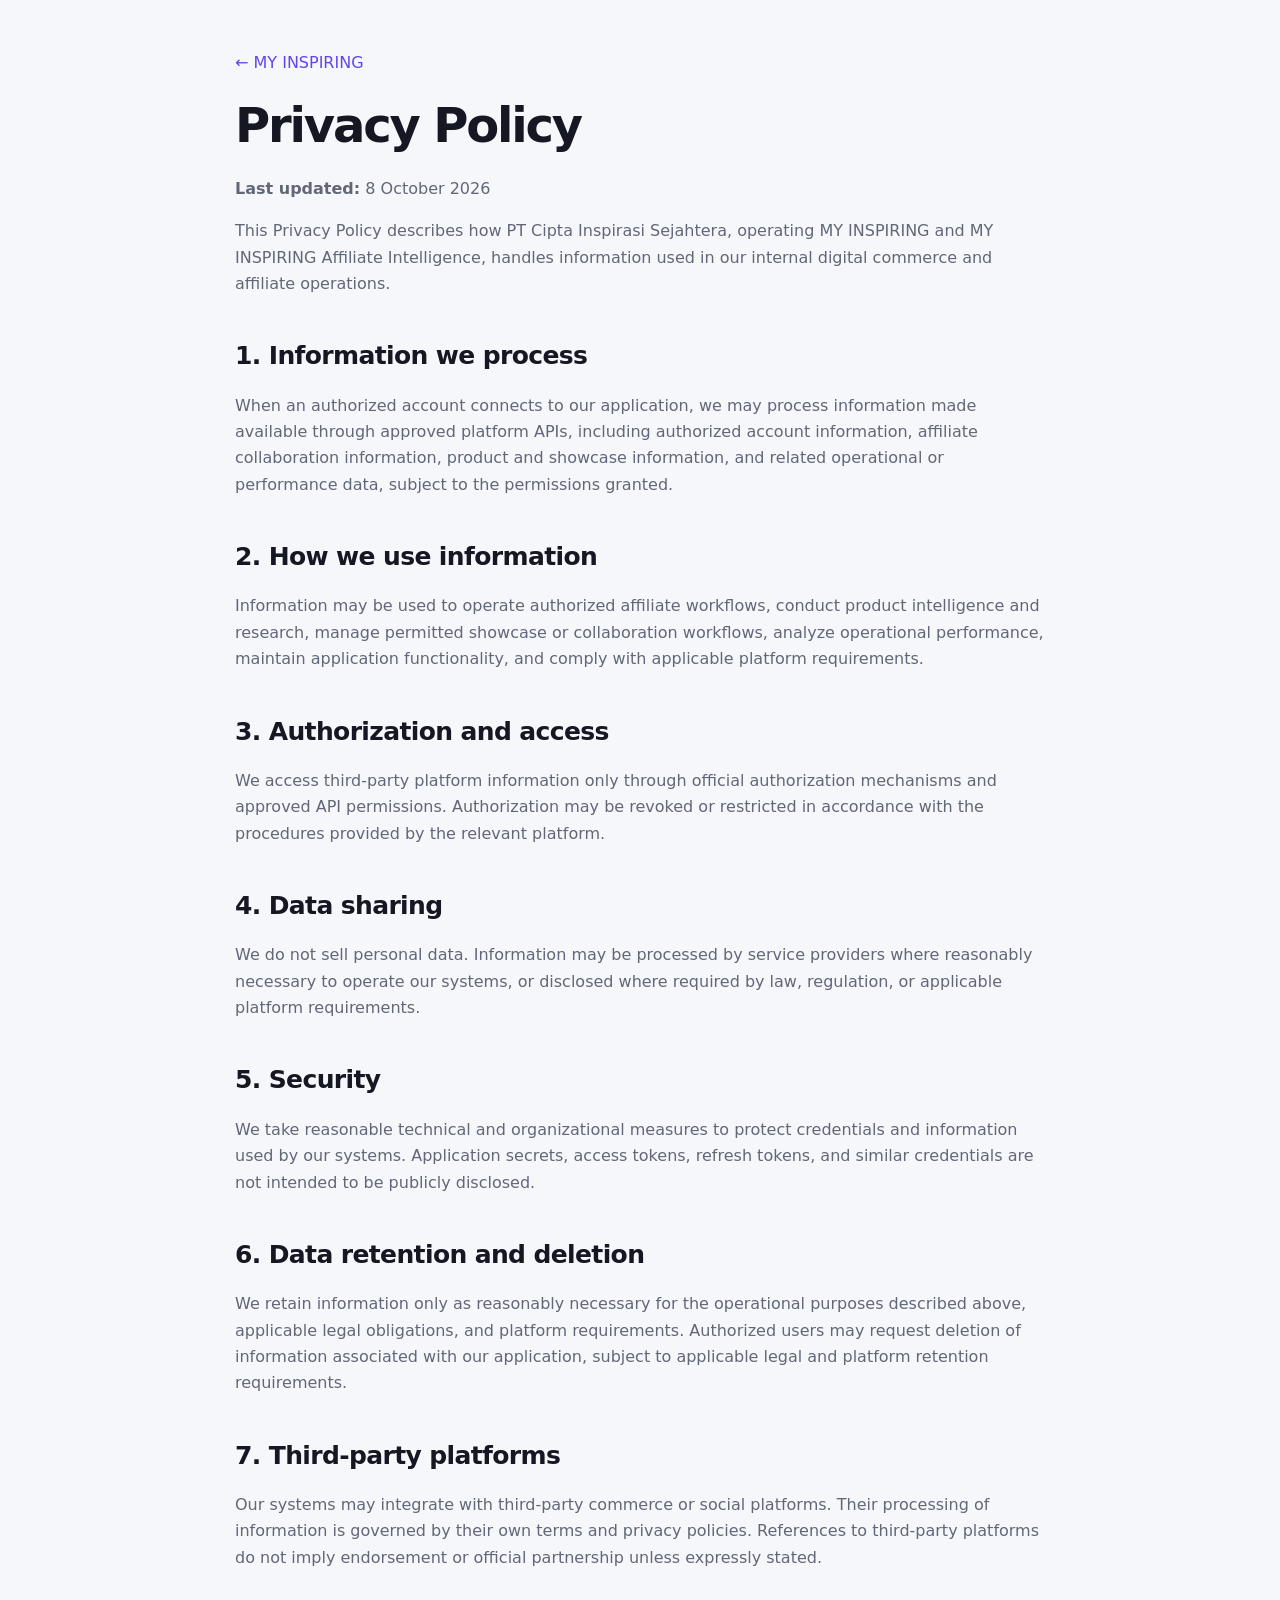
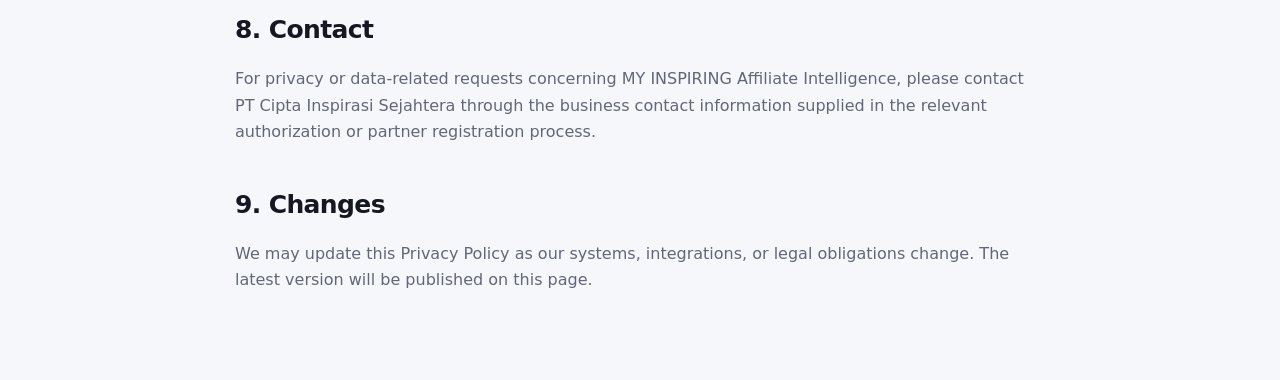
==== privacy.html @ 70752f1e "Add files via upload" ====
<!doctype html>
<html lang="en"><head><meta charset="utf-8"><meta name="viewport" content="width=device-width,initial-scale=1">
<title>Privacy Policy | MY INSPIRING</title><link rel="stylesheet" href="styles.css"></head>
<body><main class="legal-page"><a class="back" href="index.html">← MY INSPIRING</a>
<h1>Privacy Policy</h1><p><strong>Last updated:</strong> 8 October 2026</p>
<p>This Privacy Policy describes how PT Cipta Inspirasi Sejahtera, operating MY INSPIRING and MY INSPIRING Affiliate Intelligence, handles information used in our internal digital commerce and affiliate operations.</p>
<h2>1. Information we process</h2><p>When an authorized account connects to our application, we may process information made available through approved platform APIs, including authorized account information, affiliate collaboration information, product and showcase information, and related operational or performance data, subject to the permissions granted.</p>
<h2>2. How we use information</h2><p>Information may be used to operate authorized affiliate workflows, conduct product intelligence and research, manage permitted showcase or collaboration workflows, analyze operational performance, maintain application functionality, and comply with applicable platform requirements.</p>
<h2>3. Authorization and access</h2><p>We access third-party platform information only through official authorization mechanisms and approved API permissions. Authorization may be revoked or restricted in accordance with the procedures provided by the relevant platform.</p>
<h2>4. Data sharing</h2><p>We do not sell personal data. Information may be processed by service providers where reasonably necessary to operate our systems, or disclosed where required by law, regulation, or applicable platform requirements.</p>
<h2>5. Security</h2><p>We take reasonable technical and organizational measures to protect credentials and information used by our systems. Application secrets, access tokens, refresh tokens, and similar credentials are not intended to be publicly disclosed.</p>
<h2>6. Data retention and deletion</h2><p>We retain information only as reasonably necessary for the operational purposes described above, applicable legal obligations, and platform requirements. Authorized users may request deletion of information associated with our application, subject to applicable legal and platform retention requirements.</p>
<h2>7. Third-party platforms</h2><p>Our systems may integrate with third-party commerce or social platforms. Their processing of information is governed by their own terms and privacy policies. References to third-party platforms do not imply endorsement or official partnership unless expressly stated.</p>
<h2>8. Contact</h2><p>For privacy or data-related requests concerning MY INSPIRING Affiliate Intelligence, please contact PT Cipta Inspirasi Sejahtera through the business contact information supplied in the relevant authorization or partner registration process.</p>
<h2>9. Changes</h2><p>We may update this Privacy Policy as our systems, integrations, or legal obligations change. The latest version will be published on this page.</p>
</main></body></html>
---- styles.css ----
:root{
  --bg:#f6f7fb;--surface:#ffffff;--ink:#151722;--muted:#626778;
  --line:#e7e8ef;--accent:#6246ea;--accent2:#8d79f6;--soft:#efedff;
  --max:1120px
}
*{box-sizing:border-box}
html{scroll-behavior:smooth}
body{margin:0;background:var(--bg);color:var(--ink);font-family:Inter,ui-sans-serif,system-ui,-apple-system,"Segoe UI",Roboto,Arial,sans-serif;line-height:1.65}
a{color:var(--accent);text-decoration:none}
a:hover{text-decoration:underline}
.container{width:min(var(--max),calc(100% - 40px));margin:auto}
.nav{display:flex;align-items:center;justify-content:space-between;padding:24px 0}
.brand{font-weight:850;letter-spacing:.055em;color:var(--ink)}
.navlinks{display:flex;gap:22px;font-size:14px}.navlinks a{color:var(--ink)}
.hero{padding:92px 0 76px}
.kicker{font-size:13px;letter-spacing:.13em;text-transform:uppercase;color:var(--accent);font-weight:800}
h1{font-size:clamp(42px,7vw,76px);line-height:1.03;letter-spacing:-.045em;max-width:920px;margin:13px 0 25px}
.lead{font-size:20px;color:var(--muted);max-width:780px;margin:0}
.pills{display:flex;flex-wrap:wrap;gap:10px;margin-top:30px}
.pill{background:var(--soft);color:#4b35bc;border:1px solid #dfd9ff;border-radius:999px;padding:8px 12px;font-size:13px;font-weight:700}
.grid{display:grid;grid-template-columns:repeat(3,1fr);gap:18px;margin-bottom:76px}
.card{background:var(--surface);border:1px solid var(--line);border-radius:20px;padding:28px;box-shadow:0 10px 30px rgba(25,25,45,.035)}
.card h3{margin:7px 0 8px;font-size:20px}.card p{margin:0;color:var(--muted)}
section{padding:62px 0;border-top:1px solid var(--line)}
h2{font-size:34px;letter-spacing:-.025em;margin:0 0 16px}
.copy{max-width:850px;color:var(--muted);font-size:17px}
.info{display:grid;grid-template-columns:1fr 1fr;gap:18px}
.info>div{background:var(--surface);border:1px solid var(--line);border-radius:16px;padding:24px}
.label{font-size:12px;text-transform:uppercase;letter-spacing:.1em;color:var(--muted);font-weight:800}
.value{margin-top:5px;font-weight:650}
.notice{background:#191a24;color:#f6f6fb;border-radius:20px;padding:30px}.notice p{color:#cfd0da;margin-bottom:0}
footer{padding:42px 0;color:var(--muted);font-size:14px}
footer .row{display:flex;justify-content:space-between;gap:20px;flex-wrap:wrap}
.legal-page{max-width:850px;margin:0 auto;padding:30px 20px 70px}
.legal-page h1{font-size:48px}.legal-page h2{font-size:25px;margin-top:38px}.legal-page p,.legal-page li{color:var(--muted)}
.back{display:inline-block;margin:20px 0 12px}
@media(max-width:760px){.navlinks{display:none}.hero{padding:55px 0}.grid,.info{grid-template-columns:1fr}h1{font-size:44px}}
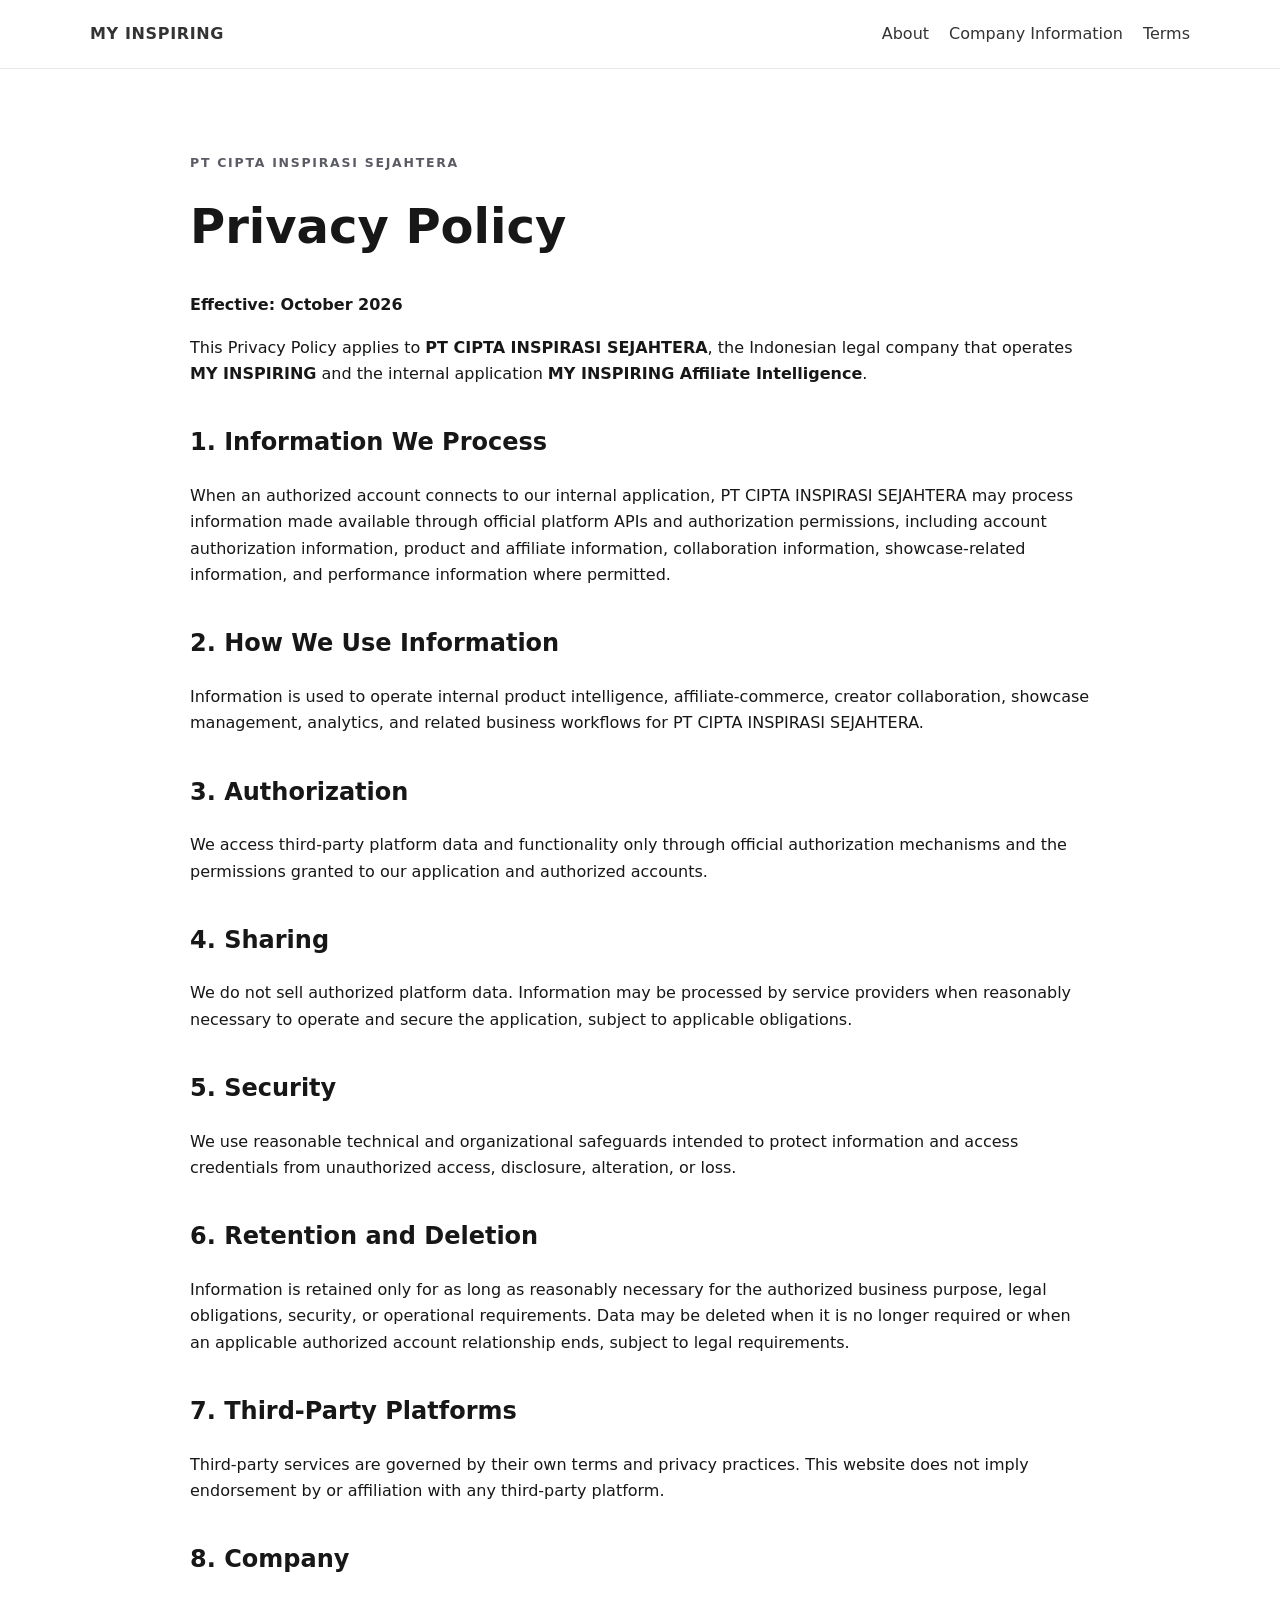
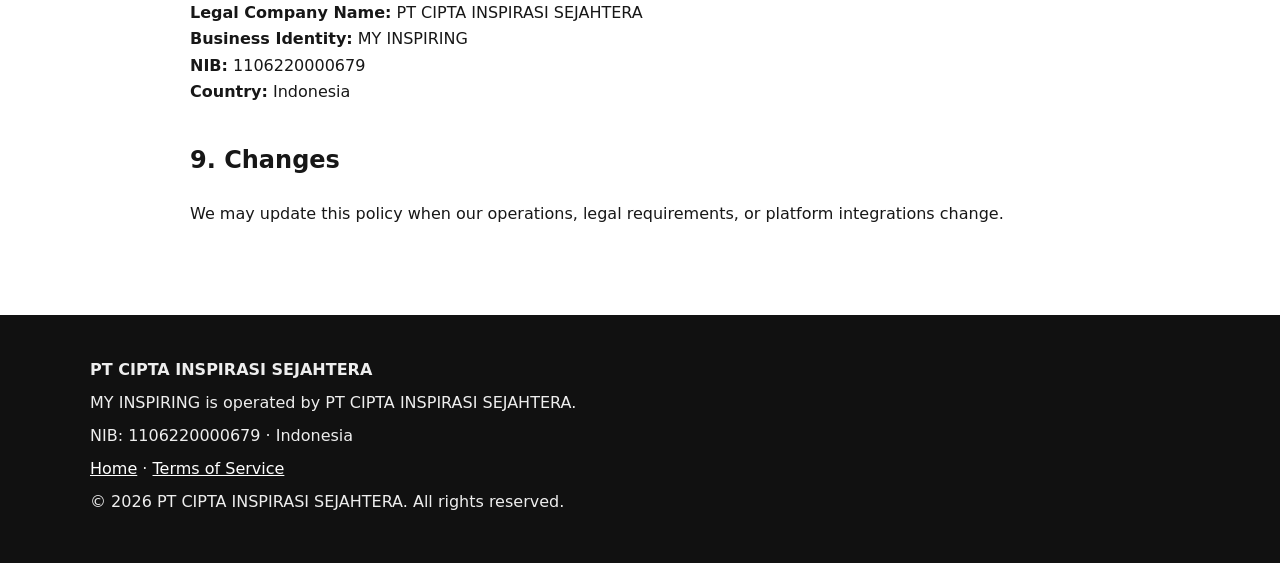
==== commit c22f9045: "Add files via upload" ====
--- a/privacy.html
+++ b/privacy.html
@@ -1,16 +1,36 @@
 <!doctype html>
-<html lang="en"><head><meta charset="utf-8"><meta name="viewport" content="width=device-width,initial-scale=1">
-<title>Privacy Policy | MY INSPIRING</title><link rel="stylesheet" href="styles.css"></head>
-<body><main class="legal-page"><a class="back" href="index.html">← MY INSPIRING</a>
-<h1>Privacy Policy</h1><p><strong>Last updated:</strong> 8 October 2026</p>
-<p>This Privacy Policy describes how PT Cipta Inspirasi Sejahtera, operating MY INSPIRING and MY INSPIRING Affiliate Intelligence, handles information used in our internal digital commerce and affiliate operations.</p>
-<h2>1. Information we process</h2><p>When an authorized account connects to our application, we may process information made available through approved platform APIs, including authorized account information, affiliate collaboration information, product and showcase information, and related operational or performance data, subject to the permissions granted.</p>
-<h2>2. How we use information</h2><p>Information may be used to operate authorized affiliate workflows, conduct product intelligence and research, manage permitted showcase or collaboration workflows, analyze operational performance, maintain application functionality, and comply with applicable platform requirements.</p>
-<h2>3. Authorization and access</h2><p>We access third-party platform information only through official authorization mechanisms and approved API permissions. Authorization may be revoked or restricted in accordance with the procedures provided by the relevant platform.</p>
-<h2>4. Data sharing</h2><p>We do not sell personal data. Information may be processed by service providers where reasonably necessary to operate our systems, or disclosed where required by law, regulation, or applicable platform requirements.</p>
-<h2>5. Security</h2><p>We take reasonable technical and organizational measures to protect credentials and information used by our systems. Application secrets, access tokens, refresh tokens, and similar credentials are not intended to be publicly disclosed.</p>
-<h2>6. Data retention and deletion</h2><p>We retain information only as reasonably necessary for the operational purposes described above, applicable legal obligations, and platform requirements. Authorized users may request deletion of information associated with our application, subject to applicable legal and platform retention requirements.</p>
-<h2>7. Third-party platforms</h2><p>Our systems may integrate with third-party commerce or social platforms. Their processing of information is governed by their own terms and privacy policies. References to third-party platforms do not imply endorsement or official partnership unless expressly stated.</p>
-<h2>8. Contact</h2><p>For privacy or data-related requests concerning MY INSPIRING Affiliate Intelligence, please contact PT Cipta Inspirasi Sejahtera through the business contact information supplied in the relevant authorization or partner registration process.</p>
-<h2>9. Changes</h2><p>We may update this Privacy Policy as our systems, integrations, or legal obligations change. The latest version will be published on this page.</p>
-</main></body></html>
+<html lang="en">
+<head>
+  <meta charset="utf-8"><meta name="viewport" content="width=device-width, initial-scale=1">
+  <title>Privacy Policy | PT CIPTA INSPIRASI SEJAHTERA</title>
+  <meta name="description" content="Privacy Policy for PT CIPTA INSPIRASI SEJAHTERA and MY INSPIRING Affiliate Intelligence.">
+  <meta name="author" content="PT CIPTA INSPIRASI SEJAHTERA">
+  <link rel="stylesheet" href="styles.css">
+</head>
+<body>
+<header class="site-header"><div class="wrap nav"><a class="brand" href="index.html">MY INSPIRING</a><nav><a href="index.html#about">About</a><a href="index.html#company">Company Information</a><a href="terms.html">Terms</a></nav></div></header>
+<main class="legal wrap">
+<p class="eyebrow">PT CIPTA INSPIRASI SEJAHTERA</p>
+<h1>Privacy Policy</h1>
+<p><strong>Effective: October 2026</strong></p>
+<p>This Privacy Policy applies to <strong>PT CIPTA INSPIRASI SEJAHTERA</strong>, the Indonesian legal company that operates <strong>MY INSPIRING</strong> and the internal application <strong>MY INSPIRING Affiliate Intelligence</strong>.</p>
+<h2>1. Information We Process</h2>
+<p>When an authorized account connects to our internal application, PT CIPTA INSPIRASI SEJAHTERA may process information made available through official platform APIs and authorization permissions, including account authorization information, product and affiliate information, collaboration information, showcase-related information, and performance information where permitted.</p>
+<h2>2. How We Use Information</h2>
+<p>Information is used to operate internal product intelligence, affiliate-commerce, creator collaboration, showcase management, analytics, and related business workflows for PT CIPTA INSPIRASI SEJAHTERA.</p>
+<h2>3. Authorization</h2>
+<p>We access third-party platform data and functionality only through official authorization mechanisms and the permissions granted to our application and authorized accounts.</p>
+<h2>4. Sharing</h2>
+<p>We do not sell authorized platform data. Information may be processed by service providers when reasonably necessary to operate and secure the application, subject to applicable obligations.</p>
+<h2>5. Security</h2>
+<p>We use reasonable technical and organizational safeguards intended to protect information and access credentials from unauthorized access, disclosure, alteration, or loss.</p>
+<h2>6. Retention and Deletion</h2>
+<p>Information is retained only for as long as reasonably necessary for the authorized business purpose, legal obligations, security, or operational requirements. Data may be deleted when it is no longer required or when an applicable authorized account relationship ends, subject to legal requirements.</p>
+<h2>7. Third-Party Platforms</h2>
+<p>Third-party services are governed by their own terms and privacy practices. This website does not imply endorsement by or affiliation with any third-party platform.</p>
+<h2>8. Company</h2>
+<p><strong>Legal Company Name:</strong> PT CIPTA INSPIRASI SEJAHTERA<br><strong>Business Identity:</strong> MY INSPIRING<br><strong>NIB:</strong> 1106220000679<br><strong>Country:</strong> Indonesia</p>
+<h2>9. Changes</h2><p>We may update this policy when our operations, legal requirements, or platform integrations change.</p>
+</main>
+<footer><div class="wrap"><strong>PT CIPTA INSPIRASI SEJAHTERA</strong><p>MY INSPIRING is operated by PT CIPTA INSPIRASI SEJAHTERA.</p><p>NIB: 1106220000679 · Indonesia</p><p><a href="index.html">Home</a> · <a href="terms.html">Terms of Service</a></p><p>© 2026 PT CIPTA INSPIRASI SEJAHTERA. All rights reserved.</p></div></footer>
+</body></html>
--- a/styles.css
+++ b/styles.css
@@ -1,37 +1 @@
-:root{
-  --bg:#f6f7fb;--surface:#ffffff;--ink:#151722;--muted:#626778;
-  --line:#e7e8ef;--accent:#6246ea;--accent2:#8d79f6;--soft:#efedff;
-  --max:1120px
-}
-*{box-sizing:border-box}
-html{scroll-behavior:smooth}
-body{margin:0;background:var(--bg);color:var(--ink);font-family:Inter,ui-sans-serif,system-ui,-apple-system,"Segoe UI",Roboto,Arial,sans-serif;line-height:1.65}
-a{color:var(--accent);text-decoration:none}
-a:hover{text-decoration:underline}
-.container{width:min(var(--max),calc(100% - 40px));margin:auto}
-.nav{display:flex;align-items:center;justify-content:space-between;padding:24px 0}
-.brand{font-weight:850;letter-spacing:.055em;color:var(--ink)}
-.navlinks{display:flex;gap:22px;font-size:14px}.navlinks a{color:var(--ink)}
-.hero{padding:92px 0 76px}
-.kicker{font-size:13px;letter-spacing:.13em;text-transform:uppercase;color:var(--accent);font-weight:800}
-h1{font-size:clamp(42px,7vw,76px);line-height:1.03;letter-spacing:-.045em;max-width:920px;margin:13px 0 25px}
-.lead{font-size:20px;color:var(--muted);max-width:780px;margin:0}
-.pills{display:flex;flex-wrap:wrap;gap:10px;margin-top:30px}
-.pill{background:var(--soft);color:#4b35bc;border:1px solid #dfd9ff;border-radius:999px;padding:8px 12px;font-size:13px;font-weight:700}
-.grid{display:grid;grid-template-columns:repeat(3,1fr);gap:18px;margin-bottom:76px}
-.card{background:var(--surface);border:1px solid var(--line);border-radius:20px;padding:28px;box-shadow:0 10px 30px rgba(25,25,45,.035)}
-.card h3{margin:7px 0 8px;font-size:20px}.card p{margin:0;color:var(--muted)}
-section{padding:62px 0;border-top:1px solid var(--line)}
-h2{font-size:34px;letter-spacing:-.025em;margin:0 0 16px}
-.copy{max-width:850px;color:var(--muted);font-size:17px}
-.info{display:grid;grid-template-columns:1fr 1fr;gap:18px}
-.info>div{background:var(--surface);border:1px solid var(--line);border-radius:16px;padding:24px}
-.label{font-size:12px;text-transform:uppercase;letter-spacing:.1em;color:var(--muted);font-weight:800}
-.value{margin-top:5px;font-weight:650}
-.notice{background:#191a24;color:#f6f6fb;border-radius:20px;padding:30px}.notice p{color:#cfd0da;margin-bottom:0}
-footer{padding:42px 0;color:var(--muted);font-size:14px}
-footer .row{display:flex;justify-content:space-between;gap:20px;flex-wrap:wrap}
-.legal-page{max-width:850px;margin:0 auto;padding:30px 20px 70px}
-.legal-page h1{font-size:48px}.legal-page h2{font-size:25px;margin-top:38px}.legal-page p,.legal-page li{color:var(--muted)}
-.back{display:inline-block;margin:20px 0 12px}
-@media(max-width:760px){.navlinks{display:none}.hero{padding:55px 0}.grid,.info{grid-template-columns:1fr}h1{font-size:44px}}
+*{box-sizing:border-box}html{scroll-behavior:smooth}body{margin:0;font-family:Inter,ui-sans-serif,system-ui,-apple-system,BlinkMacSystemFont,"Segoe UI",sans-serif;color:#171717;background:#fff;line-height:1.65}.wrap{width:min(1100px,calc(100% - 40px));margin:auto}.site-header{position:sticky;top:0;background:rgba(255,255,255,.96);border-bottom:1px solid #e7e7e7;z-index:10}.nav{display:flex;align-items:center;justify-content:space-between;gap:24px;min-height:68px}.brand{font-weight:800;letter-spacing:.04em;color:#111;text-decoration:none}.nav nav{display:flex;gap:20px;flex-wrap:wrap}.nav a{color:#333;text-decoration:none}.hero{padding:92px 0 76px;background:linear-gradient(180deg,#f4f5f7,#fff)}.eyebrow{font-size:.78rem;font-weight:800;letter-spacing:.14em;color:#5b5b65}.hero h1{font-size:clamp(2.2rem,6vw,4.7rem);line-height:1.04;margin:.25em 0}.lead{font-size:1.2rem;max-width:800px}.legal-card{margin-top:34px;display:grid;grid-template-columns:220px 1fr;gap:10px 22px;padding:24px;border:1px solid #ddd;border-radius:14px;background:#fff;max-width:780px}.legal-card span{color:#666}.section{padding:72px 0}.section.alt{background:#f6f6f7}.section h2,.legal h1{font-size:clamp(1.8rem,4vw,3rem);margin:.15em 0 .55em}.company-grid{display:grid;grid-template-columns:repeat(2,1fr);gap:16px}.company-grid div{padding:20px;background:#fff;border:1px solid #ddd;border-radius:12px}.company-grid .wide{grid-column:1/-1}.company-grid dt{font-size:.82rem;color:#666;font-weight:700}.company-grid dd{margin:6px 0 0;font-weight:650}.cards{display:grid;grid-template-columns:repeat(3,1fr);gap:18px;margin-top:28px}.cards article{border:1px solid #ddd;border-radius:14px;padding:22px}.legal{padding-top:72px;padding-bottom:72px;max-width:900px}.legal h2{margin-top:36px}footer{background:#111;color:#eee;padding:42px 0}footer a{color:#fff}footer p{margin:.4em 0}@media(max-width:760px){.nav{align-items:flex-start;flex-direction:column;padding:15px 0}.nav nav{gap:12px}.hero{padding-top:62px}.legal-card,.company-grid,.cards{grid-template-columns:1fr}.company-grid .wide{grid-column:auto}}
